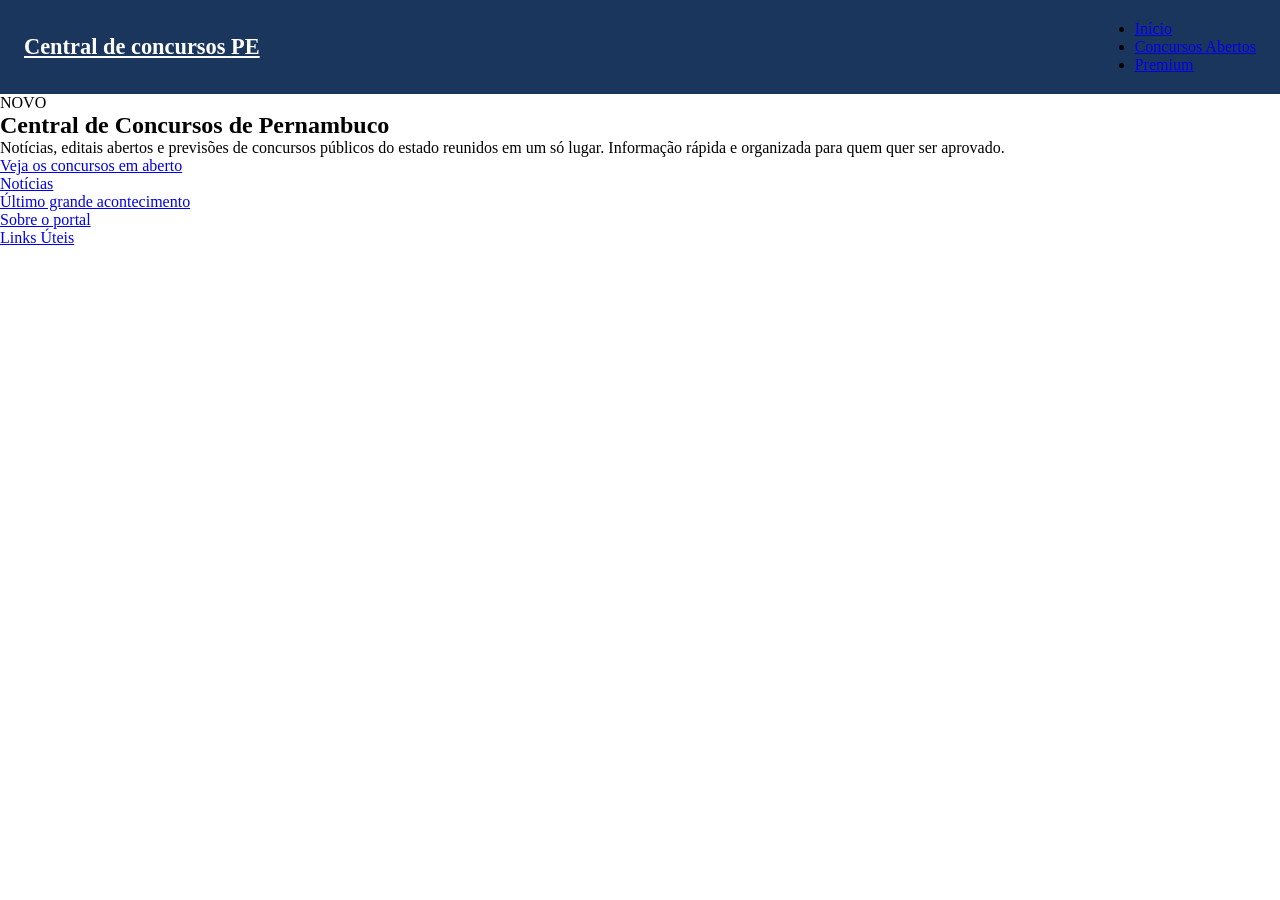
==== index.html @ c6344e4b "reestruturação do index.html" ====
<!DOCTYPE html>
<html lang="en">
<head>
    <meta charset="UTF-8">
    <meta name="viewport" content="width=device-width, initial-scale=1.0">
    <title>Central de concursos PE</title>
    <link rel="stylesheet" href="css/styles.css">
</head>
<body>

<header class="cabecalho">

    <div class="cabecalho-container">

       <a href="index.html" class="logo">
        Central de concursos <span class="logo-destaque">PE</span>
       </a>

        <nav class="menu">
        <ul class="menu-lista">
            <li class="menu-item">
                <a href="index.html">Início</a>
            </li>
            <li class="menu-item">
                <a href="pagina2.html">Concursos Abertos</a>
            </li>
            <li class="menu-item">
                <a href="pagina3.html">Premium</a>
            </li>
        </ul>
    </nav>

    </div>

</header>

<section class="topo">

    <div class="topo-conteudo">

        <span class="topo-span">
            NOVO
        </span>

        <h1 class="Topo titulo">
            Central de Concursos de Pernambuco
        </h1>

        <p class="Topo-paragrafo">
            Notícias, editais abertos e previsões de concursos públicos do estado reunidos em um só lugar. Informação rápida e organizada para quem quer ser aprovado.
        </p>

        <a href="pagina2.html" class="topo-link">Veja os concursos em aberto</a>

    </div>

</section>

<nav class="linha">
    <ul class="linha-lista">
        <li class="linha-item">
            <a href="#noticias">Notícias</a>
        </li>
        <li class="linha-item">
            <a href="#destaque">Último grande acontecimento</a>
        </li>
        <li class="linha-item">
            <a href="#sobre">Sobre o portal</a>
        </li>
        <li class="linha-item">
            <a href="#link">Links Úteis</a>
        </li>
    </ul>
</nav>
    
</body>
</html>
---- css/styles.css ----
*{
    margin: 0;
    padding: 0;
    box-sizing: border-box;
}

.cabecalho{
    background-color: #1b365d;
    padding: 20px 24px;
    width: 100%;
}

.cabecalho-container{
    display: flex;
    justify-content: space-between;
    align-items: center;
}

.logo{
    color: #ffffff;
    font-family: Georgia, serif;
    font-size: 1.4rem;
    font-weight: bold;
}
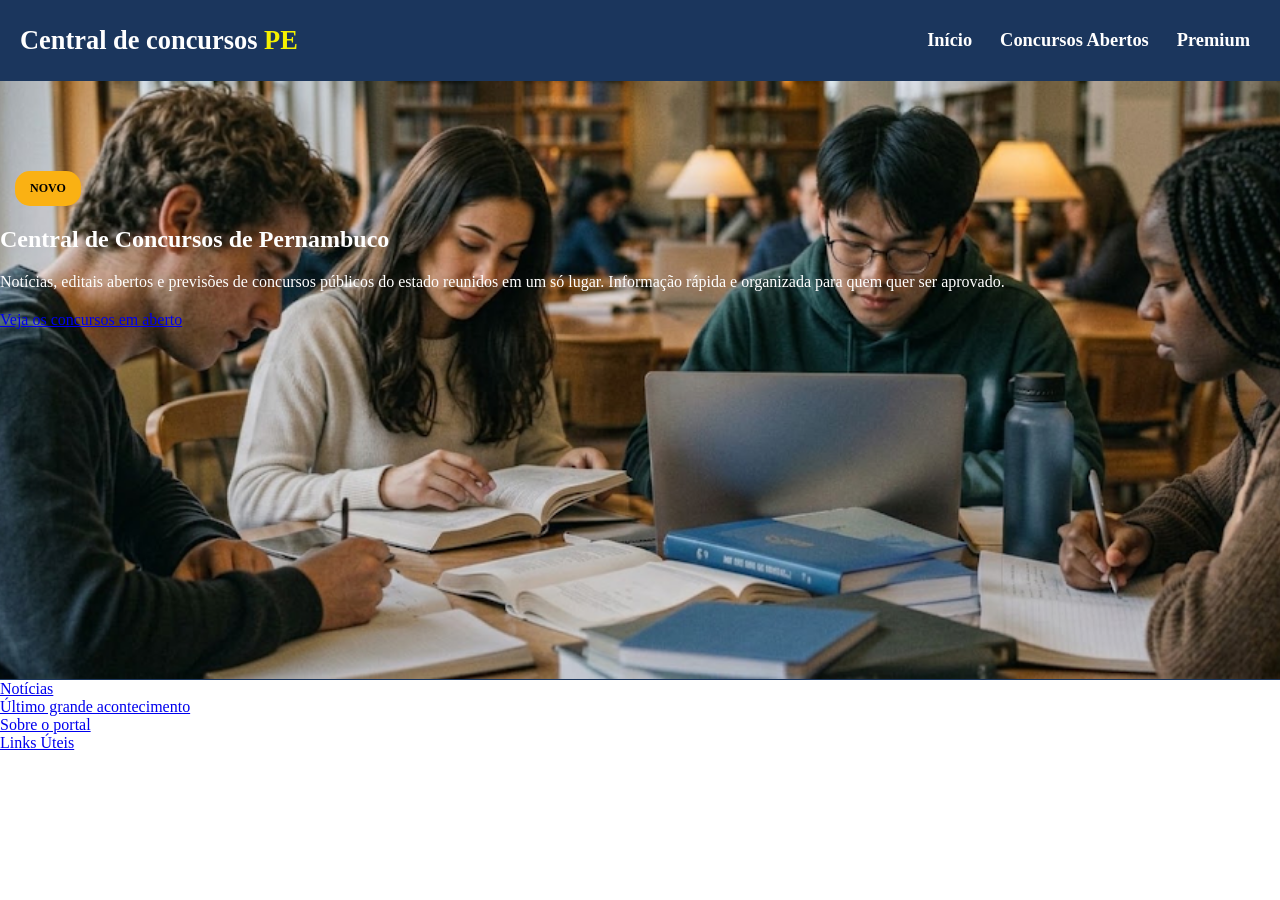
==== commit 47e08244: "estilizando as primeiras 2 areas da pagina" ====
--- a/index.html
+++ b/index.html
@@ -16,7 +16,7 @@
         Central de concursos <span class="logo-destaque">PE</span>
        </a>
 
-        <nav class="menu">
+    <nav>
         <ul class="menu-lista">
             <li class="menu-item">
                 <a href="index.html">Início</a>
@@ -32,29 +32,30 @@
 
     </div>
 
+    <section class="topo">
+
+        <div class="topo-conteudo">
+
+            <span class="topo-span">
+                 NOVO
+            </span>
+
+            <h1 class="Topo titulo">
+                 Central de Concursos de Pernambuco
+             </h1>
+
+            <p class="Topo-paragrafo">
+                 Notícias, editais abertos e previsões de concursos públicos do estado reunidos em um só lugar. Informação rápida e organizada para quem quer ser aprovado.
+            </p>
+
+            <a href="pagina2.html" class="topo-link">Veja os concursos em aberto</a>
+
+        </div>
+
+    </section>
+
 </header>
 
-<section class="topo">
-
-    <div class="topo-conteudo">
-
-        <span class="topo-span">
-            NOVO
-        </span>
-
-        <h1 class="Topo titulo">
-            Central de Concursos de Pernambuco
-        </h1>
-
-        <p class="Topo-paragrafo">
-            Notícias, editais abertos e previsões de concursos públicos do estado reunidos em um só lugar. Informação rápida e organizada para quem quer ser aprovado.
-        </p>
-
-        <a href="pagina2.html" class="topo-link">Veja os concursos em aberto</a>
-
-    </div>
-
-</section>
 
 <nav class="linha">
     <ul class="linha-lista">
--- a/css/styles.css
+++ b/css/styles.css
@@ -5,9 +5,9 @@
 }
 
 .cabecalho{
-    background-color: #1b365d;
-    padding: 20px 24px;
+    background-color: #1B365D;
     width: 100%;
+    height: 680px;
 }
 
 .cabecalho-container{
@@ -19,6 +19,58 @@
 .logo{
     color: #ffffff;
     font-family: Georgia, serif;
-    font-size: 1.4rem;
+    font-size: 1.65rem;
     font-weight: bold;
-}+    margin: 20px;
+    text-decoration: none;
+}
+
+.logo-destaque{
+    color: rgb(245, 241, 0);
+}
+
+.menu-lista{
+    display: flex;
+    margin: 30px;
+    justify-content: space-between;
+    align-items: center;
+    gap: 28px;
+    list-style: none;
+}
+
+.menu-item a{
+    color: #ffffff;
+    text-decoration: none;
+    font-family: Georgia, serif;
+    font-size: 1.15rem;
+    font-weight: bold;
+}
+
+.topo{
+    height: 598px;
+    background-image: url(/img/img_topo.png);
+    background-size: cover;
+    background-position: center;
+}
+
+.topo-conteudo{
+    display: flex;
+    flex-direction: column;
+    justify-content: left;
+    gap: 20px;
+    color:#ffffff;
+    
+}
+
+.topo-span{
+    margin-top: 90px;
+    margin-left: 15px;
+    background-color: rgb(250, 177, 19);
+    color: black;
+    width: fit-content;
+    padding: 10px 15px;
+    border-radius: 15px;
+    font-family: Georgia, serif;
+    font-size: 0.75rem;
+    font-weight: bold;
+}
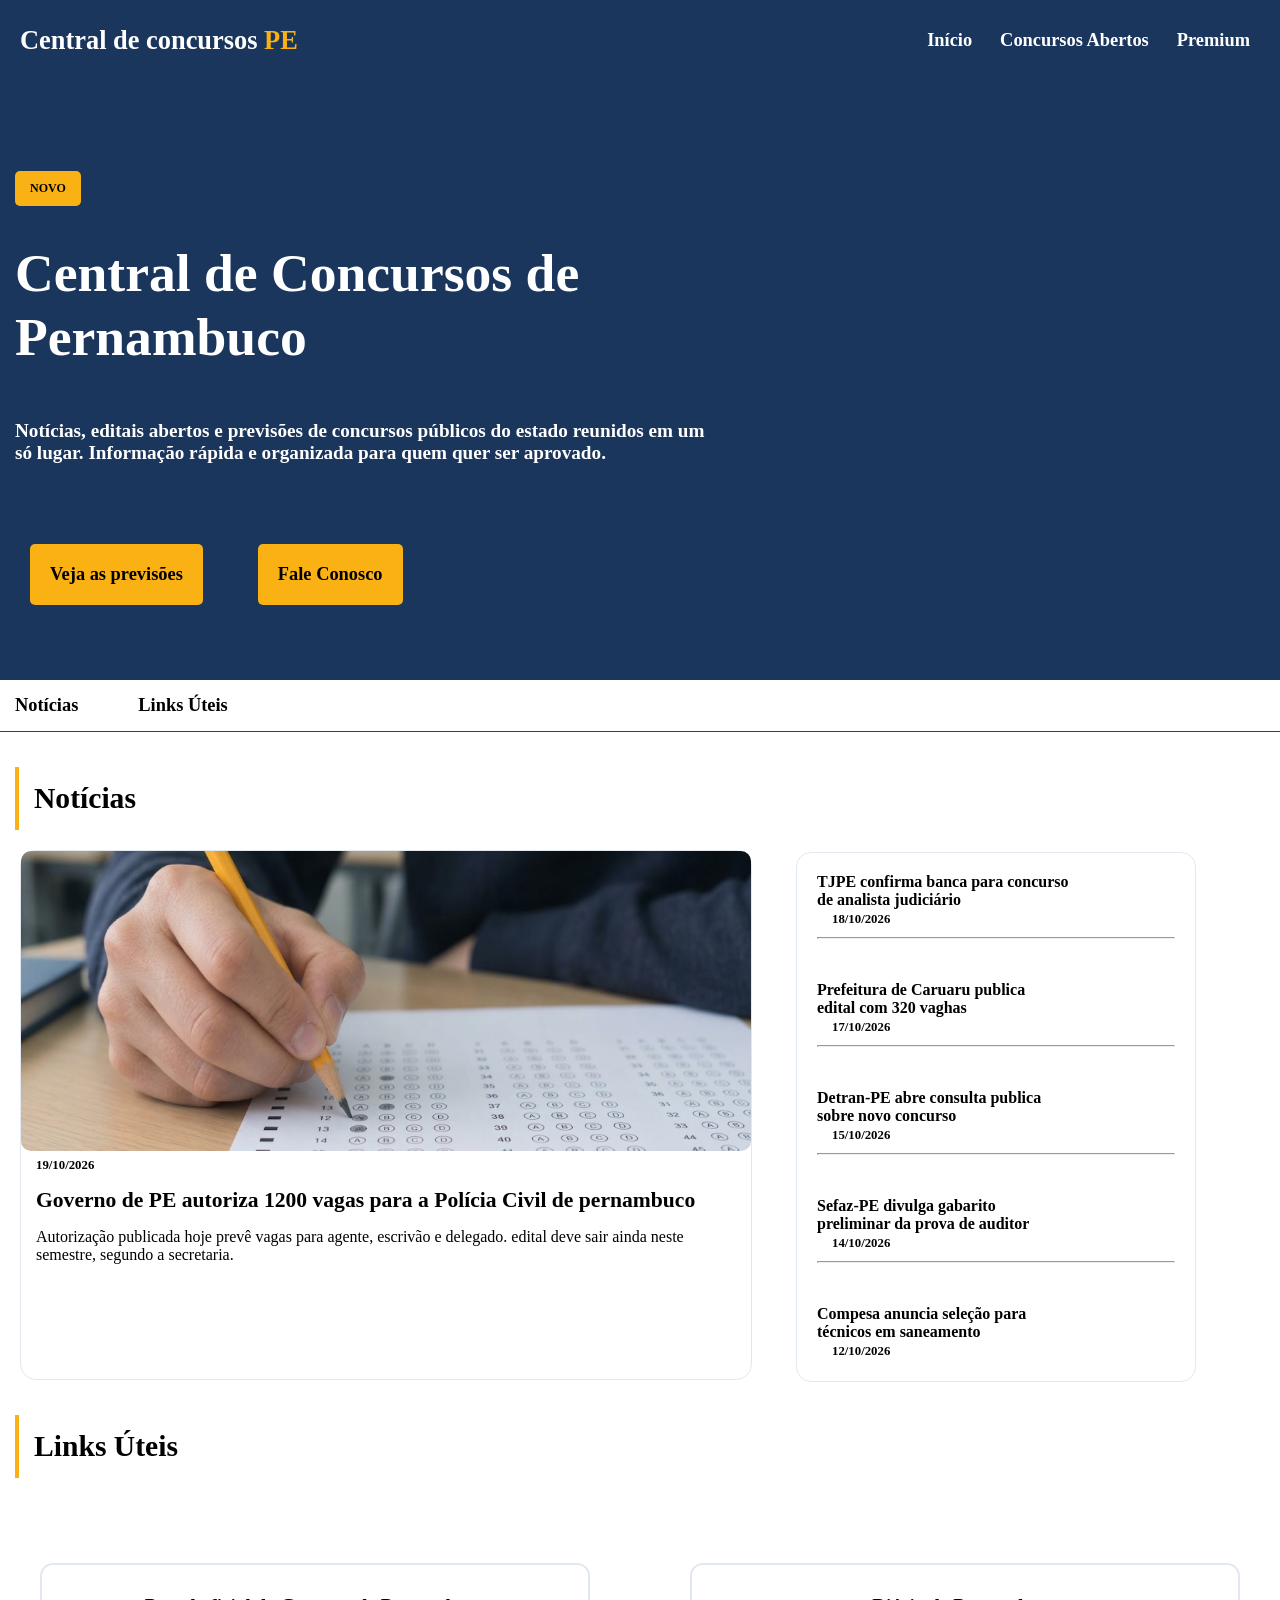
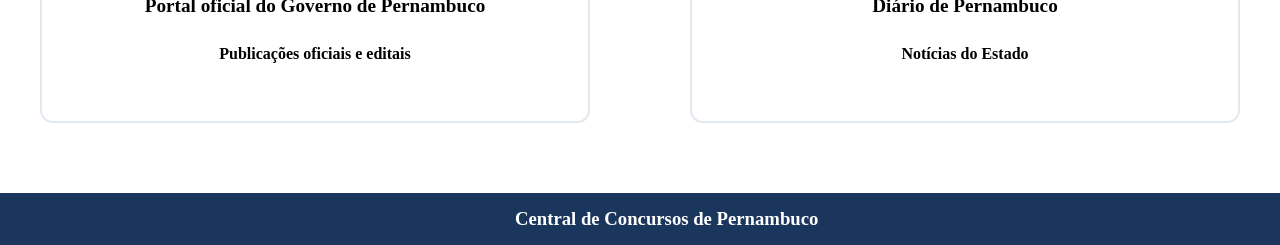
==== commit 2080f9c3: "finalizei a criaçao e estilização da index.html" ====
--- a/index.html
+++ b/index.html
@@ -40,15 +40,21 @@
                  NOVO
             </span>
 
-            <h1 class="Topo titulo">
-                 Central de Concursos de Pernambuco
+            <h1 class="topo-titulo">
+                 Central de Concursos de <br> Pernambuco
              </h1>
 
-            <p class="Topo-paragrafo">
-                 Notícias, editais abertos e previsões de concursos públicos do estado reunidos em um só lugar. Informação rápida e organizada para quem quer ser aprovado.
+            <p class="topo-paragrafo">
+                 Notícias, editais abertos e previsões de concursos públicos do estado reunidos em um <br> só lugar. Informação rápida e organizada para quem quer ser aprovado.
             </p>
 
-            <a href="pagina2.html" class="topo-link">Veja os concursos em aberto</a>
+            <div class="botoes">
+
+                <a href="pagina2-1.html" class="topo-link">Veja as previsões</a>
+                <a href="pagina2-1.html" class="topo-link">Fale Conosco</a>
+
+            </div>
+          
 
         </div>
 
@@ -57,22 +63,106 @@
 </header>
 
 
-<nav class="linha">
+<nav class="lista">
     <ul class="linha-lista">
         <li class="linha-item">
             <a href="#noticias">Notícias</a>
-        </li>
-        <li class="linha-item">
-            <a href="#destaque">Último grande acontecimento</a>
-        </li>
-        <li class="linha-item">
-            <a href="#sobre">Sobre o portal</a>
         </li>
         <li class="linha-item">
             <a href="#link">Links Úteis</a>
         </li>
     </ul>
 </nav>
+
+<section id="noticias" class="noticias">
+
+    <div>
+        <h2 class="noticia-tema">Notícias</h2>
+        
+        <div> 
+
+            <article class="noticia-destaque">
+
+                <img src="img/img_mao.png" alt="Mão preenchendo o gabarito" class="noticia-destaque-img">
+
+                <div class="noticias-destaque-conteudo">
+                    <span class="noticia-data">19/10/2026</span>
+
+                    <h3 class="noticias-destaque-titulo">Governo de PE autoriza 1200 vagas para a Polícia Civil de pernambuco</h3>
+
+                </div>
+
+                <p class="noticia-destaque-resumo">
+                    Autorização publicada hoje prevê vagas para agente, escrivão e delegado. edital deve sair ainda neste semestre, segundo a secretaria. 
+                </p>
+
+            </article>
+
+        </div>
+
+    </div>
+
+<aside class="noticia-lista-card">
+
+    <ul class="noticia-lista">
+
+        <li>
+            <h4 class="noticia-item-titulo"> TJPE confirma banca para concurso <br> de analista judiciário</h4>
+            <span class="noticia-data">18/10/2026</span> <hr class="hr">
+        </li>
+
+        <li>
+            <h4 class="noticia-item-titulo"> Prefeitura de Caruaru publica <br> edital com 320 vaghas</h4>
+            <span class="noticia-data">17/10/2026</span> <hr class="hr">
+        </li>
+
+        <li>
+            <h4 class="noticia-item-titulo"> Detran-PE abre consulta publica <br> sobre novo concurso</h4>
+            <span class="noticia-data">15/10/2026</span> <hr class="hr">
+        </li>
+
+        <li>
+            <h4 class="noticia-item-titulo"> Sefaz-PE divulga gabarito <br>preliminar da prova de auditor</h4>
+            <span class="noticia-data">14/10/2026</span> <hr class="hr">
+        </li>
+
+        <li>
+            <h4 class="noticia-item-titulo"> Compesa anuncia seleção para <br>técnicos em saneamento</h4>
+            <span class="noticia-data">12/10/2026</span>
+        </li>
+
+    </ul>
+
+</aside>
+
+</section>
+
+<section id="link" class="link">
+
+    <div>
+        <h2 class="link-titulo">Links Úteis</h2>
+
+        <div class="link-conteudo">
+
+            <article class="link-governo">
+            <a href="https://www.pe.gov.br/" class="link-portal">Portal oficial do Governo de Pernambuco</a>
+            <p class="link-paragrafo">Publicações oficiais e editais</p>
+        </article>
+
+        <article class="link-governo">
+            <a href="https://www.diariodepernambuco.com.br/" class="link-portal">Diário de Pernambuco</a>
+            <p class="link-paragrafo">Notícias do Estado</p>
+        </article>
+
+        </div>
+        
+    </div>
     
+</section>
+    
+<footer class="rodape">
+    <h3 class="rodape-titulo">Central de Concursos de Pernambuco</h3>
+</footer>
+
 </body>
 </html>
--- a/css/styles.css
+++ b/css/styles.css
@@ -26,7 +26,7 @@
 }
 
 .logo-destaque{
-    color: rgb(245, 241, 0);
+    color: rgb(250, 177, 19);
 }
 
 .menu-lista{
@@ -46,9 +46,16 @@
     font-weight: bold;
 }
 
+.menu-item a:hover{
+    color: rgb(250, 177, 19);
+    transition: 0.5s ease;
+}
+
 .topo{
     height: 598px;
-    background-image: url(/img/img_topo.png);
+    background-image:
+    linear-gradient(rgba(15, 41, 74, 0.70)), 
+    url(/img/img_topo.png);
     background-size: cover;
     background-position: center;
 }
@@ -69,8 +76,220 @@
     color: black;
     width: fit-content;
     padding: 10px 15px;
+    border-radius: 5px;
+    font-family: Georgia, serif;
+    font-size: 0.75rem;
+    font-weight: bold;
+}
+
+.topo-titulo{
+    font-family: Georgia, serif;
+    font-size: 3.35rem;
+    padding: 15px;
+    line-height: 1.2;
+}
+
+.topo-paragrafo{
+    font-family: Georgia, Times;
+    font-size: 1.2rem;
+    padding: 15px;
+    font-weight: bold;
+}
+
+.botoes{
+    display: flex;
+    gap: 40px;
+    margin: 15px;
+}
+
+.topo-link{
+    margin-top: 30px;
+    margin-left: 15px;
+    background-color: rgb(250, 177, 19);
+    color: black;
+    width: fit-content;
+    padding: 20px 20px;
+    border-radius: 5px;
+    font-family: Georgia, serif;
+    font-size: 1.15rem;
+    font-weight: bold;
+    text-decoration: none;
+}
+
+.topo-link:hover{
+    transform: translateY(-3px);
+}
+
+.linha-lista{
+    display: flex;
+    align-items: center;
+    gap:30px;
+    list-style: none;
+}
+
+.lista{
+    border-bottom: 1px solid rgb(61, 61, 61);
+    padding: 15px 0;
+}
+.linha-lista a{
+    text-decoration: none;
+    color:black;
+    font-family: Georgia, serif;
+    font-size: 1.15rem;
+    font-weight: bold;
+    padding: 15px;
+}
+
+.linha-lista a:hover{
+    color: rgb(250, 177, 19);
+    transition: 0.5s  ease;
+}
+
+.noticias{
+    margin-top: 20px;
+    display: grid;
+    grid-template-columns: 1.65fr 1fr;
+    gap: 24px;
+    max-width: 1200px;
+}
+
+.noticia-tema{
+    border-left: 4px solid rgb(250, 177, 19);
+    margin: 15px;
+    font-family: Georgia, serif;
+    font-size:  1.85rem;
+    padding: 15px;
+}
+
+.noticia-destaque{
+    flex: 1.5;
+    border: 1px solid #e2e8f0;
+    width: fit-content;
+    border-radius: 16px;
+    height: 530px;
+    margin: 20px;
+}
+
+.noticia-destaque-img{
+    width: 730px;
+    height: 300px;
+    border-radius: 10px;
+}
+
+.noticia-data{
+    margin: 15px;
+}
+
+.noticias-destaque-titulo{
+    margin: 15px;
+    font-family: Georgia, serif;
+    font-size: 1.35rem;
+}
+
+.noticia-destaque-resumo{
+    margin: 15px;
+    font-family: Georgia, serif;
+    font-size: 1rem;
+}
+
+
+.noticia-lista-card{
+    margin-top: 100px;
+    border: 1px solid #e2e8f0;
+    height: 530px;
+    width: 400px;
     border-radius: 15px;
-    font-family: Georgia, serif;
-    font-size: 0.75rem;
-    font-weight: bold;
-}
+}
+
+.noticia-lista{
+    margin-top: 100px;
+    list-style: none;
+    margin: 20px;
+    display: flex;
+    flex-direction: column;
+    justify-content: space-between;
+    height: 92%;
+}
+
+.hr{
+    margin-top: 10px;
+}
+
+.noticia-item-titulo{
+    font-family: Georgia, serif;
+    font-size: 1rem;
+}
+
+.noticia-data{
+    font-family: Georgia, serif;
+    font-size: 0.8rem;
+    font-weight: bold;
+}
+
+
+.link-titulo{
+    border-left: 4px solid rgb(250, 177, 19);
+    margin: 15px;
+    font-family: Georgia, serif;
+    font-size:  1.85rem;
+    padding: 15px;
+}
+
+.link-conteudo{
+    display: grid;
+    grid-template-columns: 1fr 1fr;
+    align-items: center;
+    gap: 20px;
+    height: 300px;
+}
+
+.link-governo{
+    border: 2px solid #e2e8f0;
+    height: 160px;
+    margin: 40px;
+    border-radius: 13px;
+}
+
+.link-diario{
+    border: 2px solid black;
+    height: 160px;
+    margin-right: 40px;
+}
+
+.link-portal,
+.link-paragrafo{
+    text-decoration: none;
+    display: flex;
+    justify-content: center;
+}
+
+.link-portal{
+    margin: 30px;
+    color: black;
+    font-family: Georgia, serif;
+    font-size: 1.20rem;
+    font-weight: bold;
+    height: 100px;
+}
+
+.link-paragrafo{
+    margin-top: -80px;
+    font-family: Georgia, serif;
+    font-size: 1rem;
+    font-weight: bold;
+}
+
+.link-portal:hover{
+    color: rgb(250, 177, 19);
+    transition: 0.5s ease;
+}
+
+.rodape{
+    background-color: #1B365D;
+    padding: 15px;
+}
+
+.rodape-titulo{
+    color: #ffffff;
+    margin-left: 500px;
+}
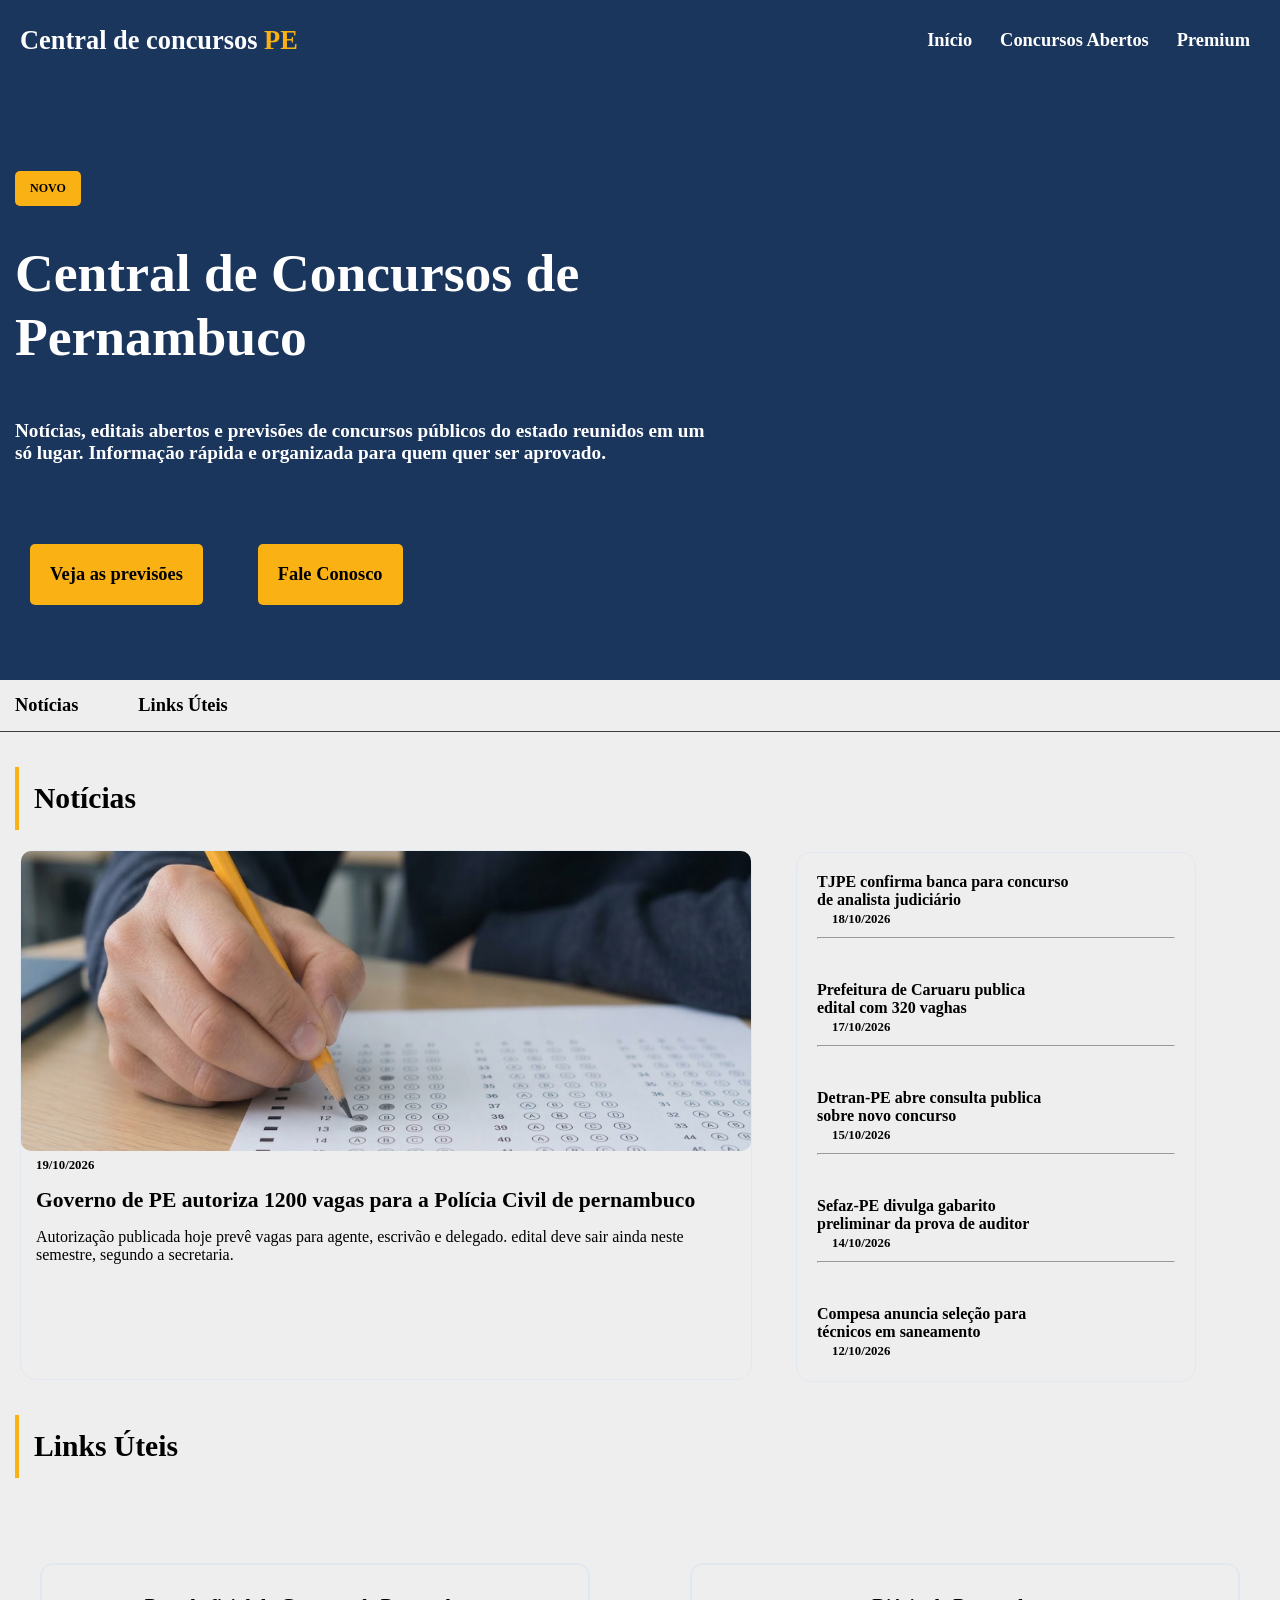
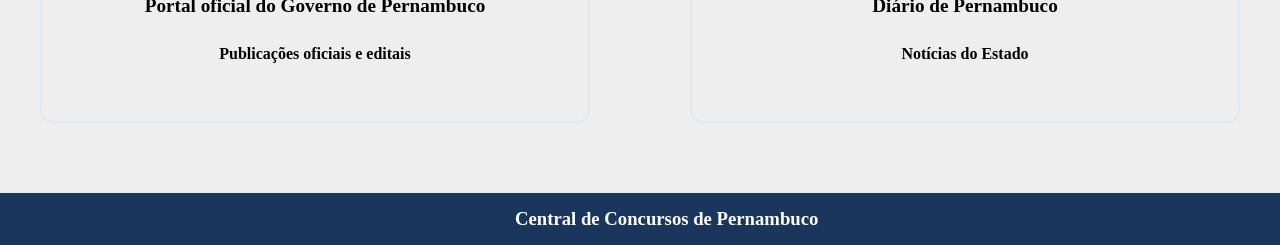
==== commit 4a58c3fd: "alteração do fundo, correções de texto e adição de imagem a pagina 3" ====
--- a/index.html
+++ b/index.html
@@ -5,6 +5,12 @@
     <meta name="viewport" content="width=device-width, initial-scale=1.0">
     <title>Central de concursos PE</title>
     <link rel="stylesheet" href="css/styles.css">
+    <style>
+        body{
+            background-color: rgb(238, 238, 238);
+            margin: 0;
+        }
+    </style>
 </head>
 <body>
 
--- a/css/styles.css
+++ b/css/styles.css
@@ -3,7 +3,6 @@
     padding: 0;
     box-sizing: border-box;
 }
-
 .cabecalho{
     background-color: #1B365D;
     width: 100%;
@@ -292,4 +291,44 @@
 .rodape-titulo{
     color: #ffffff;
     margin-left: 500px;
+}
+
+/* pagina 3 todo o css dela: */
+
+.cabecalho3{
+    background-color: #1B365D;
+    width: 100%;
+    height: 82px;
+}
+
+.menu-lista{
+    display: flex;
+    margin: 30px;
+    justify-content: space-between;
+    align-items: center;
+    gap: 28px;
+    list-style: none;
+}
+
+.menu-item{
+    color: #ffffff;
+    text-decoration: none;
+    font-family: Georgia, serif;
+    font-size: 1.15rem;
+    font-weight: bold;
+}
+
+.menu-item:hover{
+    color: rgb(250, 177, 19);
+    transition: 0.5s ease;
+}
+
+.conteudo-premium{
+    width: 50%;
+    max-width: 1000px;
+    background-color: #ffffff;
+    border-radius: 10px;
+    overflow:hidden;
+    border: 1px solid #e2e8f0;
+    margin: 24px; 
 }
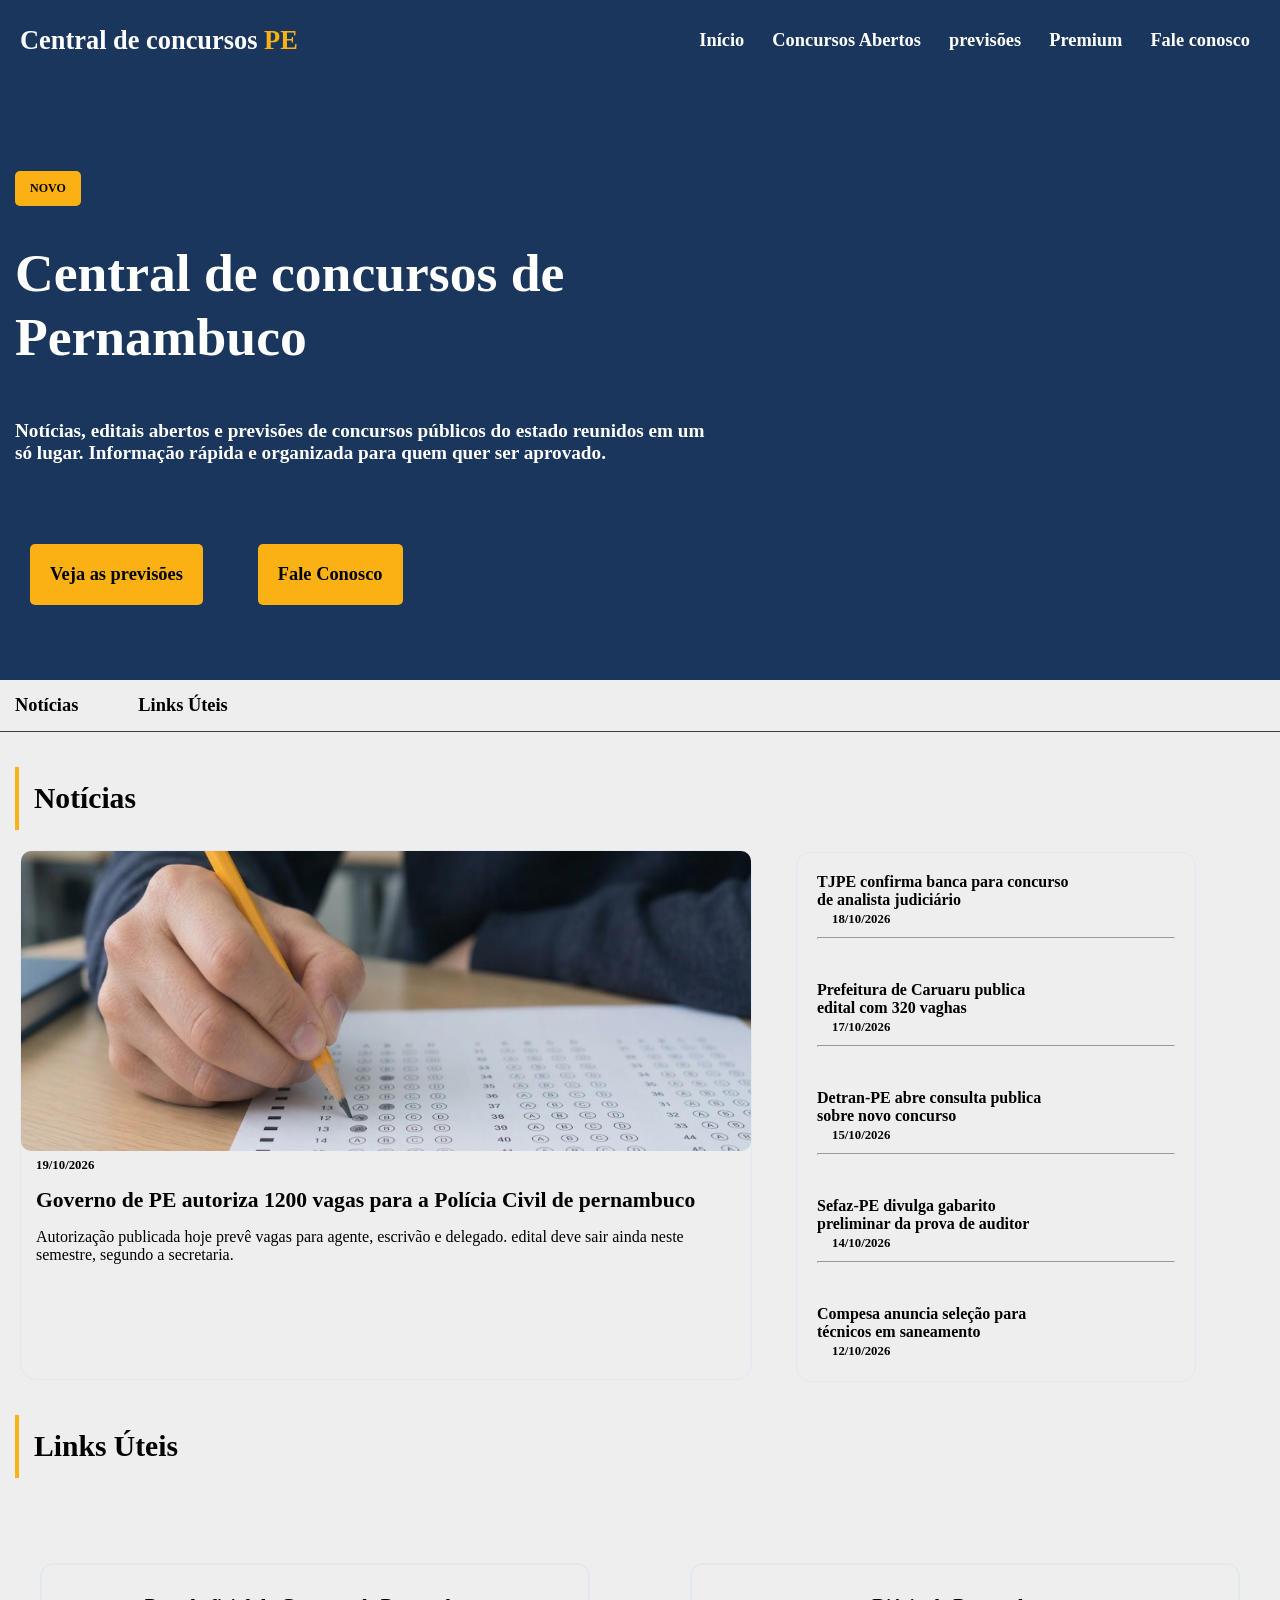
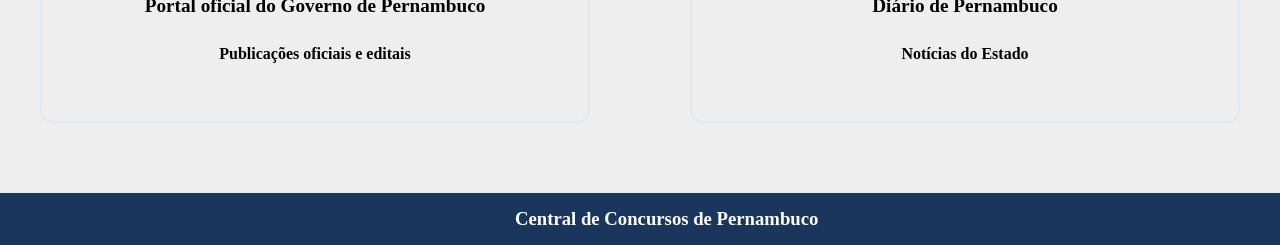
==== commit 85fc5d93: "adição da pagina de previsões e fale conosco no header" ====
--- a/index.html
+++ b/index.html
@@ -31,8 +31,13 @@
                 <a href="pagina2.html">Concursos Abertos</a>
             </li>
             <li class="menu-item">
+                <a href="pagina2-1.html">previsões</a></li>
+            <li class="menu-item">
                 <a href="pagina3.html">Premium</a>
             </li>
+            <li class="menu-item">
+                 <a href="pagina3-1.html">Fale conosco</a></li>
+            
         </ul>
     </nav>
 
@@ -47,7 +52,7 @@
             </span>
 
             <h1 class="topo-titulo">
-                 Central de Concursos de <br> Pernambuco
+                 Central de concursos de <br> Pernambuco
              </h1>
 
             <p class="topo-paragrafo">
@@ -57,7 +62,7 @@
             <div class="botoes">
 
                 <a href="pagina2-1.html" class="topo-link">Veja as previsões</a>
-                <a href="pagina2-1.html" class="topo-link">Fale Conosco</a>
+                <a href="pagina3-1.html" class="topo-link">Fale Conosco</a>
 
             </div>
           
--- a/css/styles.css
+++ b/css/styles.css
@@ -323,12 +323,271 @@
     transition: 0.5s ease;
 }
 
+.texto-premium{
+    color: #1B365D;
+    font-family:  Georgia, serif;
+    margin:  40px 150px ;
+}
+
 .conteudo-premium{
-    width: 50%;
-    max-width: 1000px;
+    width: 100%;
+    max-width: 600px;
     background-color: #ffffff;
-    border-radius: 10px;
+    border-radius: 8px;
     overflow:hidden;
     border: 1px solid #e2e8f0;
-    margin: 24px; 
-}+    margin: 24px 150px; 
+    box-shadow: 0 8px 24px rgba(15, 23, 42, 0.08);
+
+}
+
+.image-premium {
+  width: 100%;
+  height: auto;       
+  object-fit: contain;
+}
+
+.selo-premium{
+    background-color: #eab308;
+    color: #111827;
+    font-family: arial, serif;
+    display:  inline-block;
+    font-size: 20px;
+    font-weight: 700;
+    padding: 4px 10px;
+    border-radius: 4px;
+    margin: 22px 26px 10px;
+}
+
+.conteudo-premium p{
+    margin: 0 26px 24px;
+}
+
+.valor {
+    font-family: arial, serif;
+    font-size: 42px;
+    font-weight: 700;
+    color: #16324f;
+}
+
+.mes{
+    font-family: Arial, serif;
+    font-size: 18px;
+    font-weight: 600;
+    color: #475569;
+    margin-left: 2px;
+}
+
+.destaques{
+    display:flex;
+   flex-wrap: wrap;
+}
+
+.vantagens h2 {
+    font-family: georgia, serif;
+    font-size: 40px;
+    color: #1B365D;
+    margin-bottom: 50px;
+}
+
+.vantagens li{
+    display: flex;
+    font-family: arial, serif;
+    color: #2e689e;
+    font-size: 20px;
+    margin-bottom: 20px;
+    font-weight: 700;
+    gap: 16px;
+}
+
+.icone-verde{
+  width: 30px;
+  height: 30px;
+  border-radius:100%;
+  background-color: #2e8b57; /* Verde semelhante ao da referência */
+  color: #ffffff;
+  font-size: 16px;
+  font-weight: bold;      
+  display: inline-flex;
+  align-items: center;
+  justify-content: center;
+}
+
+.comparativo{
+    margin: 40px 170px;
+}
+
+.versus{
+    font-family: georgia, serif;
+    font-size: 50px;
+    color: #1B365D;
+    margin-bottom: 20px;
+    
+}
+
+.comparativo table{
+    background-color: #ffffff;
+    width: 50%;
+    font-family: arial, serif;
+    border: 1px solid #e2e8f0;
+    box-shadow: 0 8px 24px rgba(15, 23, 42, 0.06);
+    border-spacing: 0;
+    border-collapse: collapse;
+    border-radius: 10px;
+    overflow: hidden;
+}
+
+.comparativo thead th{
+    background-color: #214c7a;
+    color: white;
+    font-weight: 600;
+    padding: 16px 24px;
+}
+
+.semc{
+    padding-left: 50px;
+    font-family: Arial, serif;
+    font-size: 20px;
+    font-weight: 550;
+    color: #2e689e;
+}
+
+.comparativo tbody td{
+padding: 20px 100px;
+border-bottom: 1px solid #67696d;
+}
+
+.centralizado{
+    
+ 
+}
+
+.comparativo td.Sim{
+color: #2e8b57;
+font-weight: 700;
+}
+
+.comparativo td.nao{
+color: #df1010;
+font-weight: 700;
+}
+
+
+
+/* pagina 3-1 ou 5 todo o css dela: */
+
+body{
+    background-color: #f0f3f8;
+}
+
+.title{
+    font-family: Georgia, serif;
+    font-size: 2.55rem;
+    margin: 35px 15px;
+    color: #16324f;
+}
+
+.title-paragrafo{
+    font-family: Georgia, serif;
+    font-size: 1.3rem;
+    font-weight: bold;
+    color: #616263;
+    margin-left: 15px;
+    margin-top: -25px;
+}
+
+.formulario{
+    border: 1px solid #cbcdcf;
+    border-radius: 10px;
+    background-color: #fafafa;
+    margin-left: 15px;
+    margin-top: 45px;
+    height: 630px;
+    width: 700px;
+    box-shadow: 0px 4px 12px rgba(0, 0, 0, 0.2);
+}
+
+.title-formulario{
+    display: flex;
+    justify-content: left;
+    margin-top: 15px;
+    margin-left: 25px;
+    color: #16324f;
+}
+
+.form-grid{
+    display: flex;
+    flex-direction: column;
+    gap: 24px;
+}
+
+.form-grid label{
+    font-family: Georgia, serif;
+    font-size: 1.05rem;
+    font-weight: bold;
+    color: #16324f;
+    margin-left: 25px;
+    margin-top: 20px;
+}
+
+.form-grid input{
+    height: 50px;
+    margin-left: 23px;
+    margin-right: 25px;
+    background-color: #eceff1;
+    border: 1px solid #cbcdcf;
+    border-radius: 10px;
+    padding: 12px;
+    box-sizing: border-box;
+    margin-top: -10px;
+}
+
+.form-grid textarea{
+    height: 100px;
+    margin-left: 23px;
+    margin-right: 25px;
+    background-color: #eceff1;
+    border: 1px solid #cbcdcf;
+    border-radius: 10px;
+    padding: 12px;
+    box-sizing: border-box;
+    margin-top: -10px;
+}
+
+.btn-wht{
+    display: flex;
+    justify-content: center;
+    margin-top: 65px;
+}
+
+.btn-btn{
+    padding: 20px;
+    border: 0px;
+    border-radius: 10px;
+    background-color: rgb(250, 194, 41);
+    font-family: Georgia, serif;
+    font-size: 1.2rem;
+    font-weight: bold;
+}
+
+.btn-wht:hover,
+.btn-btn:hover{
+    transform: translateY(-2px);
+}
+
+.back{
+    width: fit-content;
+    padding: 20px;
+}
+
+.back-link{
+    text-decoration: none;
+    font-family: Georgia, serif;
+    font-size: 1rem;
+    font-weight: bold;
+}
+
+.back-link:hover{
+    color: rgb(250, 194, 41);
+    transition: 0,3s ease;
+}
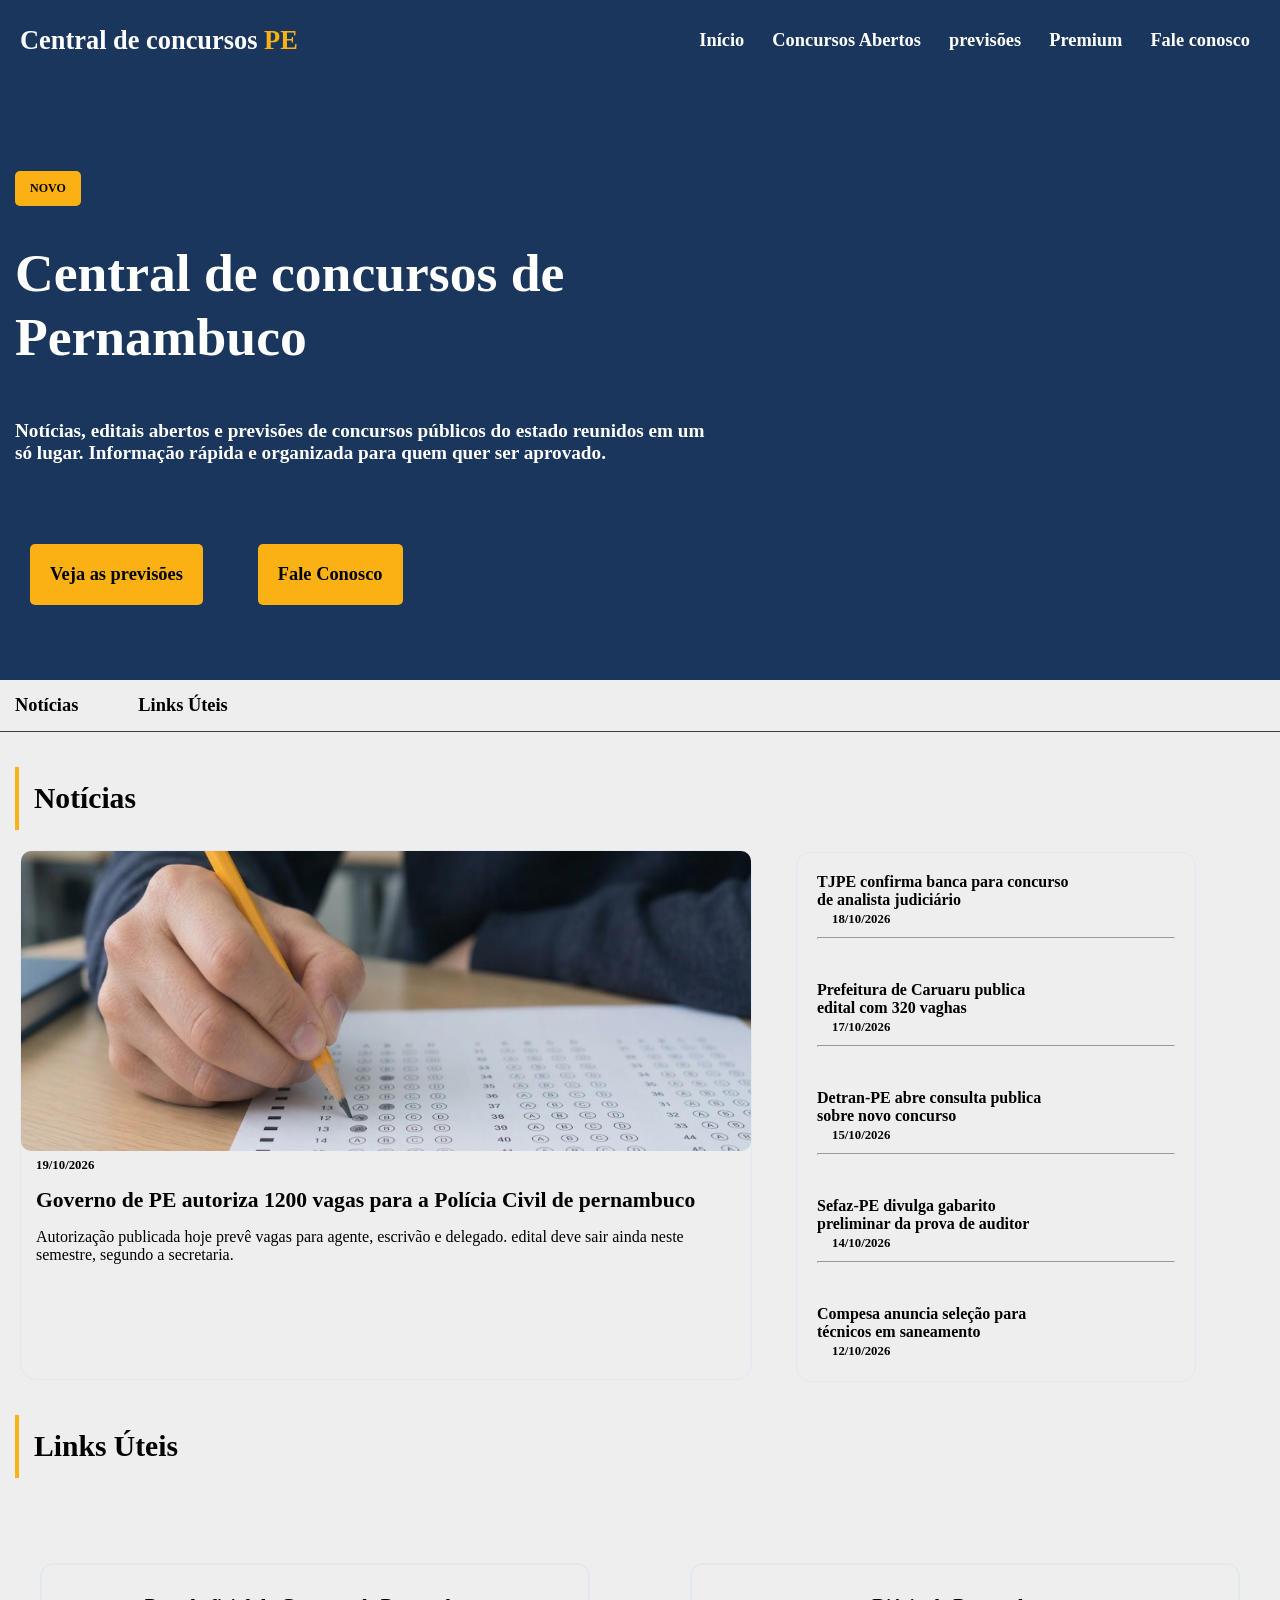
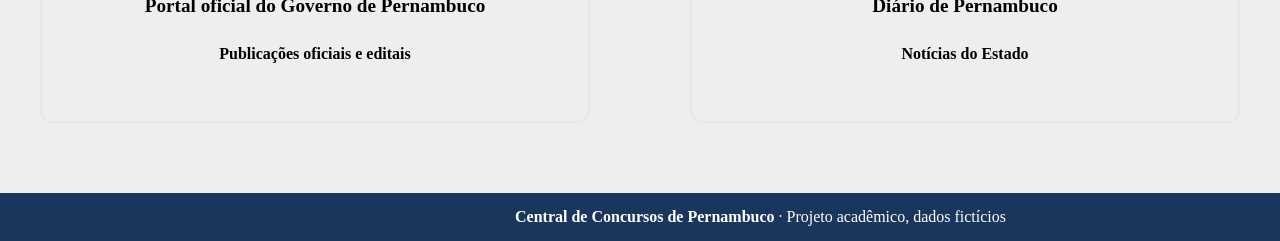
==== commit 5a84b78d: "correçao do css e alinhamento de botoes" ====
--- a/index.html
+++ b/index.html
@@ -172,8 +172,8 @@
 </section>
     
 <footer class="rodape">
-    <h3 class="rodape-titulo">Central de Concursos de Pernambuco</h3>
-</footer>
+    <p class="rodape-titulo"><strong>Central de Concursos de Pernambuco</strong> · Projeto acadêmico, dados fictícios</p>
+      </footer>
 
 </body>
 </html>
--- a/css/styles.css
+++ b/css/styles.css
@@ -457,11 +457,6 @@
 border-bottom: 1px solid #67696d;
 }
 
-.centralizado{
-    
- 
-}
-
 .comparativo td.Sim{
 color: #2e8b57;
 font-weight: 700;
@@ -470,6 +465,24 @@
 .comparativo td.nao{
 color: #df1010;
 font-weight: 700;
+}
+
+.seilavei {
+  display: flex;
+  margin: 32px;
+  gap: 300px;
+  padding: 20px 150px;
+}
+
+.contato {
+  font-family: Georgia, serif;
+  padding: 18px;
+  font-size: 20px;
+  font-weight: bold;
+  background-color: #eab308;
+  color: #111827;
+  text-decoration: none;
+  border-radius: 16px;
 }
 
 
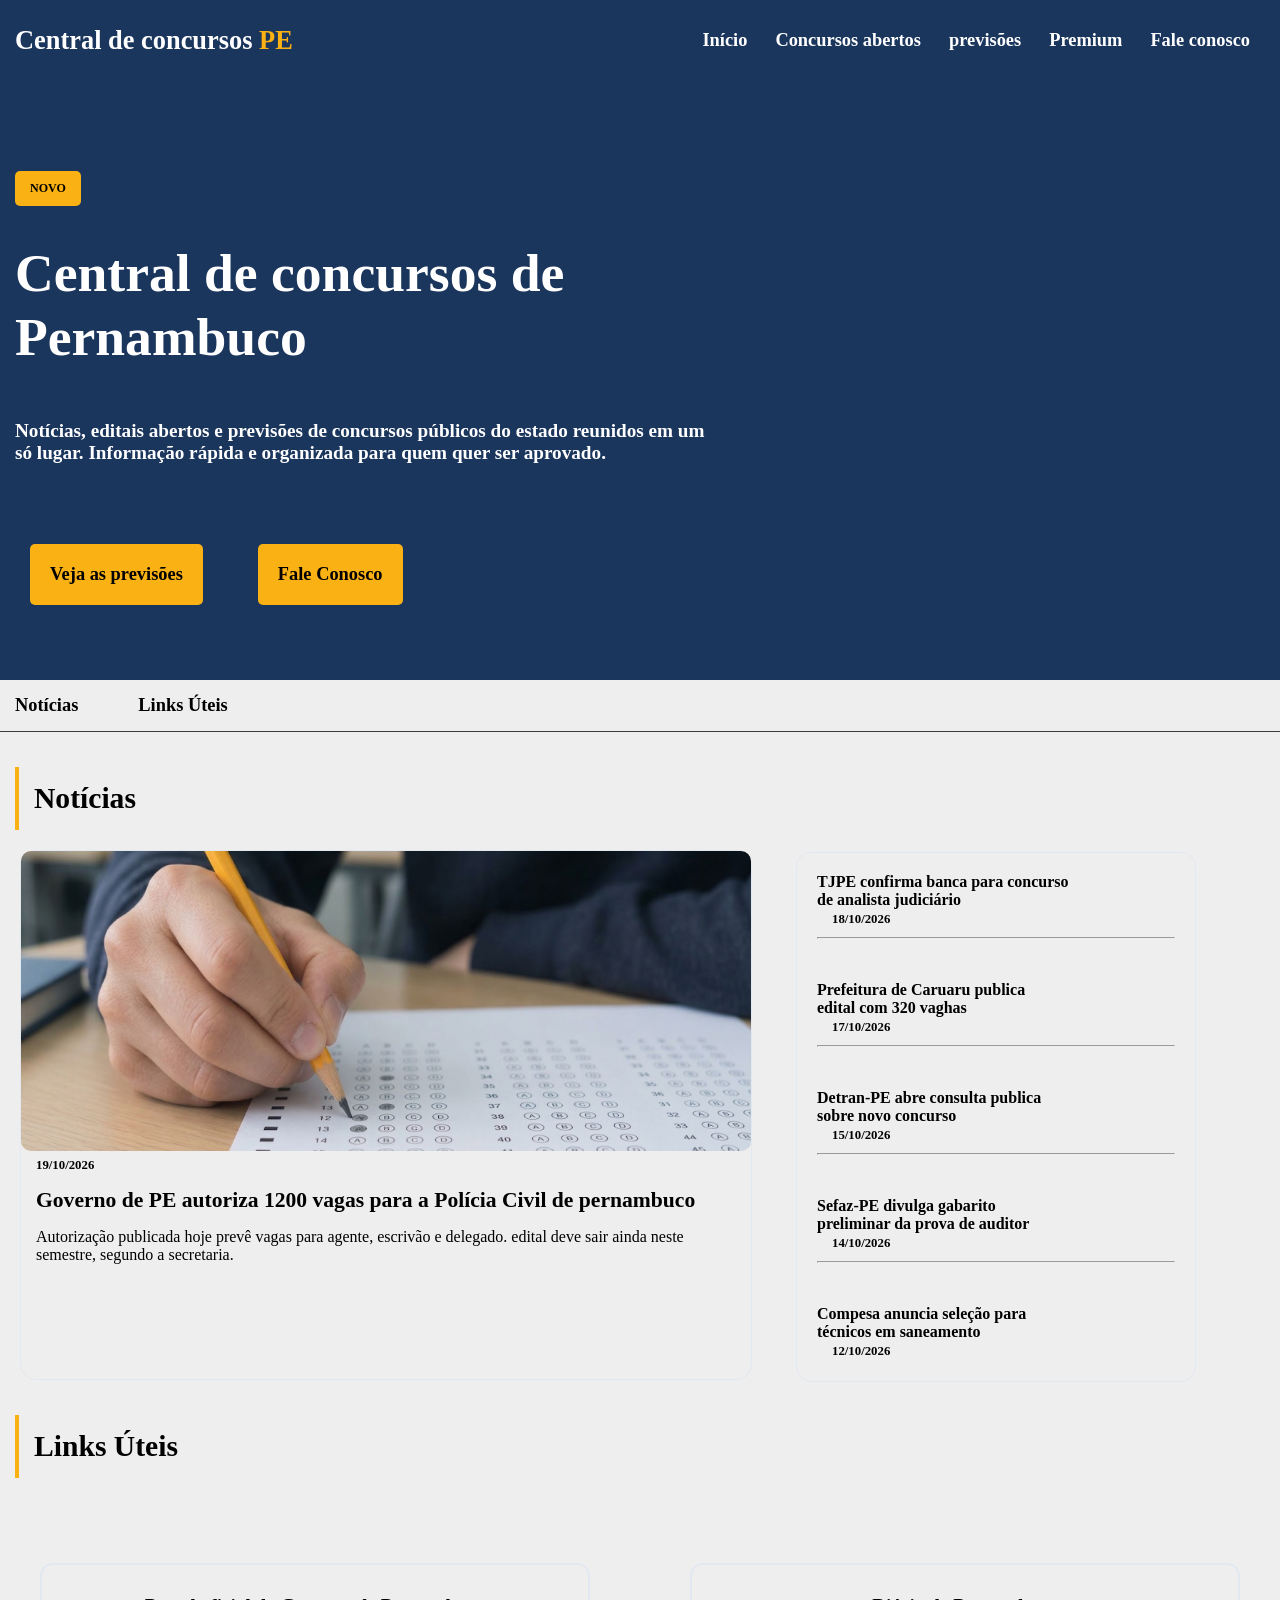
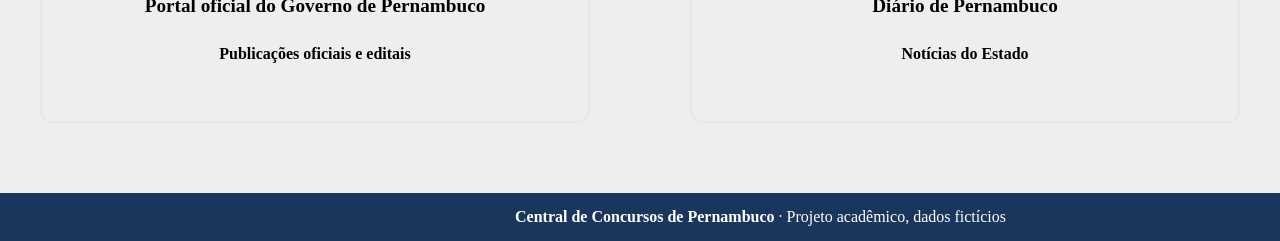
==== commit 67c753a0: "correção do css e textos do html" ====
--- a/index.html
+++ b/index.html
@@ -28,7 +28,7 @@
                 <a href="index.html">Início</a>
             </li>
             <li class="menu-item">
-                <a href="pagina2.html">Concursos Abertos</a>
+                <a href="pagina2.html">Concursos abertos</a>
             </li>
             <li class="menu-item">
                 <a href="pagina2-1.html">previsões</a></li>
--- a/css/styles.css
+++ b/css/styles.css
@@ -20,7 +20,7 @@
     font-family: Georgia, serif;
     font-size: 1.65rem;
     font-weight: bold;
-    margin: 20px;
+    margin-left: 15px;
     text-decoration: none;
 }
 
@@ -299,15 +299,6 @@
     background-color: #1B365D;
     width: 100%;
     height: 82px;
-}
-
-.menu-lista{
-    display: flex;
-    margin: 30px;
-    justify-content: space-between;
-    align-items: center;
-    gap: 28px;
-    list-style: none;
 }
 
 .menu-item{
@@ -350,7 +341,7 @@
 .selo-premium{
     background-color: #eab308;
     color: #111827;
-    font-family: arial, serif;
+    font-family: georgia, serif;
     display:  inline-block;
     font-size: 20px;
     font-weight: 700;
@@ -364,14 +355,14 @@
 }
 
 .valor {
-    font-family: arial, serif;
+    font-family: georgia, serif;
     font-size: 42px;
     font-weight: 700;
     color: #16324f;
 }
 
 .mes{
-    font-family: Arial, serif;
+    font-family: georgia, serif;
     font-size: 18px;
     font-weight: 600;
     color: #475569;
@@ -392,7 +383,7 @@
 
 .vantagens li{
     display: flex;
-    font-family: arial, serif;
+    font-family: georgia, serif;
     color: #2e689e;
     font-size: 20px;
     margin-bottom: 20px;
@@ -404,7 +395,7 @@
   width: 30px;
   height: 30px;
   border-radius:100%;
-  background-color: #2e8b57; /* Verde semelhante ao da referência */
+  background-color: #2e8b57; 
   color: #ffffff;
   font-size: 16px;
   font-weight: bold;      
@@ -595,6 +586,7 @@
 
 .back-link{
     text-decoration: none;
+    color: #16324f;
     font-family: Georgia, serif;
     font-size: 1rem;
     font-weight: bold;
@@ -602,5 +594,134 @@
 
 .back-link:hover{
     color: rgb(250, 194, 41);
-    transition: 0,3s ease;
-}
+    transition: 0.5s ease;
+}
+
+/*css da pagina 2 borges*/
+*{
+margin: 0;
+padding: 0;
+box-sizing: border-box;
+ }
+ 
+ .body{
+ margin: 0;
+
+ }
+
+#titulo1{
+     font-family: Georgia, 'Times New Roman', Times, serif;
+     color: white;
+    
+    margin-top: 0px;
+    margin-bottom: 10px;
+    margin-left: 0px;
+    margin-right: 0px;
+ }
+ 
+ .container{
+    display: flex;
+    gap: 50px;
+    padding-left: 0;
+    font-family: Arial, Helvetica, sans-serif;
+ }
+.a{color: white;}
+
+ .cabeçalho{
+     background-color: #1d3a5c;
+     padding-top: 30px;
+     padding-bottom: 30px;
+     padding-left: 40px;
+     padding-right: 40px;
+     width: 100%;
+ }
+ 
+ .titulo-meio{ 
+   padding-top: 20px;
+   margin-left: 40px;
+ }
+
+.linka{   
+   color: black;
+   margin-left: 40px;
+   margin-bottom: 30px;
+} 
+
+.topo-borges{
+  display: grid;
+  grid-template-columns: repeat(6, 1fr);
+  padding: 10px;
+  border-bottom: 3px solid black;
+  border-top: 3px solid black;
+  border-right: 3px solid black;
+  border-left:  3px solid black;
+  margin-left: 30px;
+  margin-right: 30px;
+  background-color: #1d3a5c;
+  color: white;
+}
+.linha {
+  display: grid;
+  grid-template-columns: repeat(6, 1fr);
+  padding: 10px;
+  border-bottom: 3px solid black;
+  border-left:  3px solid black;
+  border-right:  3px solid black;;
+  margin-left: 30px;
+  margin-right: 30px;
+}
+
+
+
+.titulo {
+  font-weight: bold;
+}
+
+.t3{
+ font-family: Georgia, 'Times New Roman', Times, serif;
+ text-align: center;
+ padding-top: 50px;
+  background-color: #1d3a5c;
+  color: white;
+     margin-top: 60px;
+     margin-left: 100px;
+     margin-right: 100px;
+     margin-bottom: 60px;
+     border-radius: 12px;
+     padding-top: 50px;
+     padding-bottom: 50px;
+
+}
+ 
+
+.botao-2 {
+  display: inline-block;
+  background-color: orange;
+  color: white;
+  font-weight: bold;
+  padding: 12px 24px;
+  border-radius: 8px;
+  text-decoration: none;
+  margin-bottom: 30px;
+  margin-top: 20px;
+}
+ 
+
+.voltar{
+  display: block;
+  margin: 30px 40px;
+  color: #1d3a5c;
+  font-weight: bold;
+  text-decoration: none;
+}
+
+.rodape-borges{
+    margin-top: 130px;
+    background-color: #1B365D;
+    padding: 15px;
+}
+
+.rodape-titulo-borges{
+    color: #ffffff;
+    margin-left: 500px;
+}
